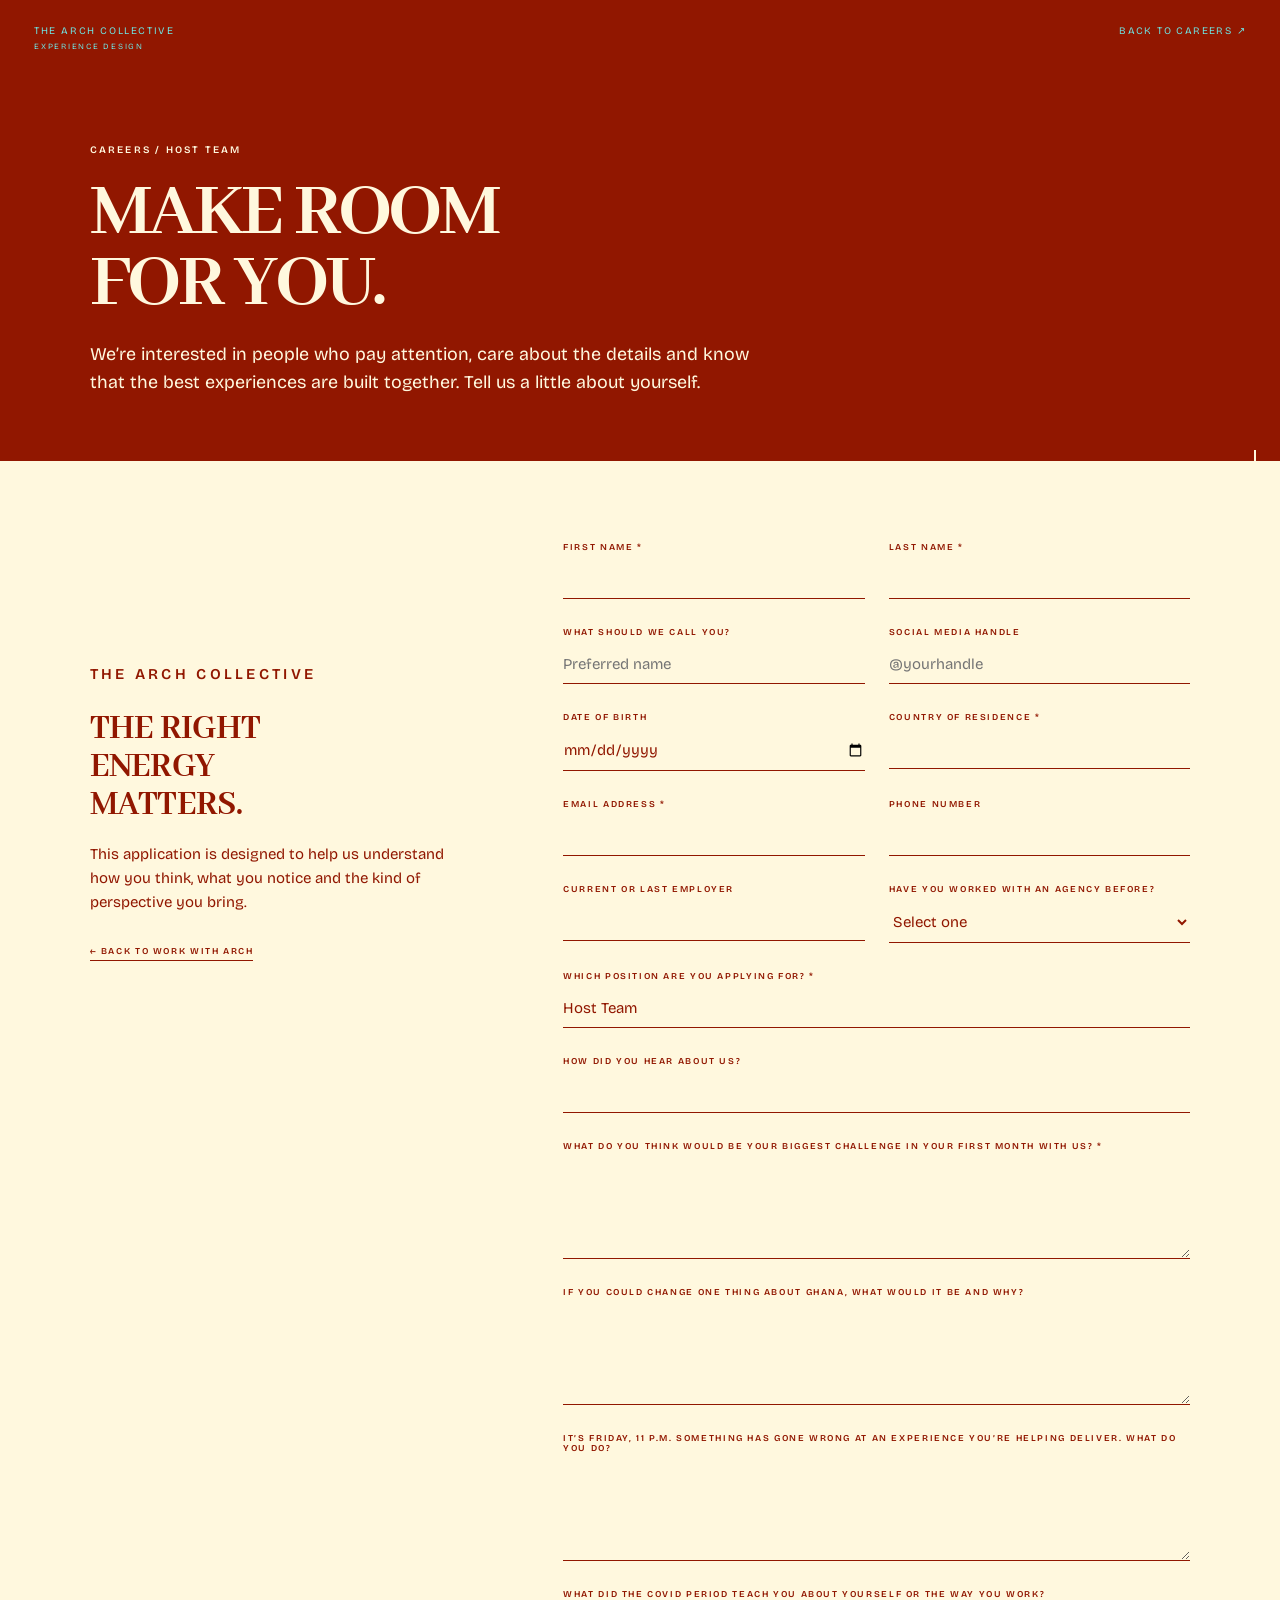
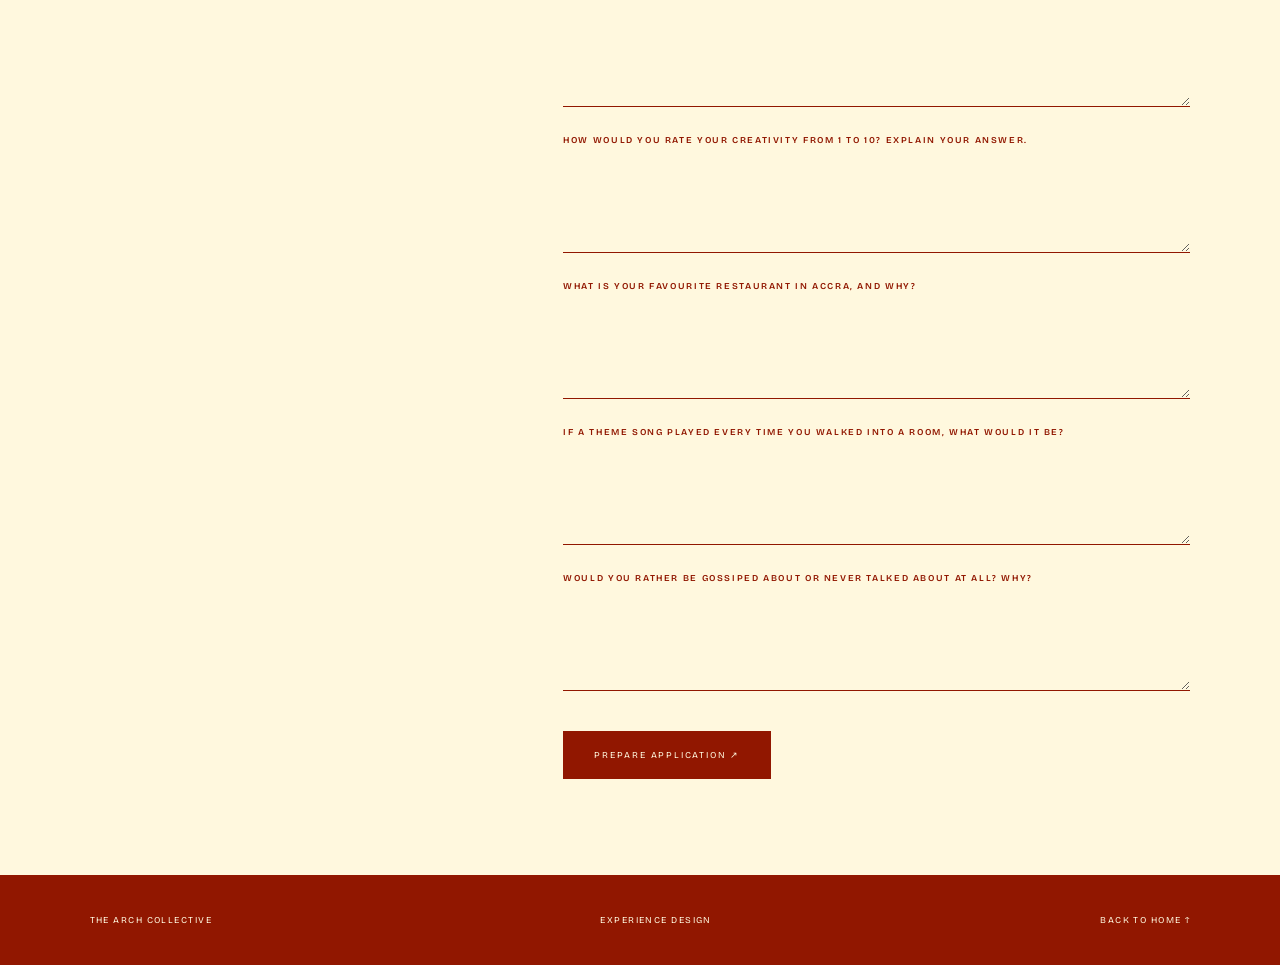
==== application.html @ 9f14d1c6 "Replace website with Arch Collective v2" ====
<!DOCTYPE html>
<html lang="en">
<head>
  <meta charset="UTF-8">
  <meta name="viewport" content="width=device-width, initial-scale=1.0">
  <meta name="description" content="Apply to work with The Arch Collective.">
  <title>Apply to Work with Arch — The Arch Collective</title>
  <link rel="icon" href="data:image/svg+xml,%3Csvg xmlns=%27http://www.w3.org/2000/svg%27 viewBox=%270 0 32 32%27%3E%3Crect width=%2732%27 height=%2732%27 rx=%276%27 fill=%27%23911700%27/%3E%3Cpath d=%27M9 25V15a7 7 0 0 1 14 0v10%27 fill=%27none%27 stroke=%27%23FFF8DE%27 stroke-width=%272.4%27/%3E%3C/svg%3E">
  <link rel="preconnect" href="https://fonts.googleapis.com">
  <link rel="preconnect" href="https://fonts.gstatic.com" crossorigin>
  <link href="https://fonts.googleapis.com/css2?family=Abhaya+Libre:wght@400;500;600;700;800&family=Bricolage+Grotesque:wght@300;400;500;600&display=swap" rel="stylesheet">
  <noscript><style>.loader,.scroll-spine{display:none}</style></noscript>
  <link rel="stylesheet" href="legacy.css">
</head>
<body class="application-page">
  <div class="loader" aria-hidden="true"><div class="loader__mark">THE ARCH COLLECTIVE</div></div>
  <div class="scroll-spine" aria-hidden="true"><span></span></div>
  <header class="site-header">
    <a class="brand-lockup" href="index.html#top" aria-label="The Arch Collective home"><span>THE ARCH COLLECTIVE</span><small>EXPERIENCE DESIGN</small></a>
    <a class="application-back" href="index.html#careers">BACK TO CAREERS ↗</a>
  </header>
  <main>
    <section class="application-top section-dark">
      <p class="eyebrow reveal">CAREERS / HOST TEAM</p>
      <h1 class="application-title split-heading" data-split>MAKE ROOM<br>FOR YOU.</h1>
      <p class="application-intro reveal">We’re interested in people who pay attention, care about the details and know that the best experiences are built together. Tell us a little about yourself.</p>
    </section>
    <section class="application-wrap">
      <aside class="application-aside reveal">
        <p class="eyebrow">THE ARCH COLLECTIVE</p>
        <h2>THE RIGHT<br>ENERGY<br>MATTERS.</h2>
        <p>This application is designed to help us understand how you think, what you notice and the kind of perspective you bring.</p>
        <a href="index.html#careers">← BACK TO WORK WITH ARCH</a>
      </aside>
      <!-- SETUP: create a free form at formspree.io, then replace YOUR_FORM_ID below with the real ID.
           Until then the form falls back to opening an email draft. -->
      <form class="application-form" id="application-form" data-endpoint="https://formspree.io/f/YOUR_FORM_ID">
        <div class="hp-field" aria-hidden="true"><label>Leave this empty<input type="text" name="_gotcha" tabindex="-1" autocomplete="off"></label></div>
        <div class="form-field"><label for="firstName">First name *</label><input id="firstName" name="firstName" autocomplete="given-name" required></div>
        <div class="form-field"><label for="lastName">Last name *</label><input id="lastName" name="lastName" autocomplete="family-name" required></div>
        <div class="form-field"><label for="preferredName">What should we call you?</label><input id="preferredName" name="preferredName" placeholder="Preferred name"></div>
        <div class="form-field"><label for="socialHandle">Social media handle</label><input id="socialHandle" name="socialHandle" placeholder="@yourhandle"></div>
        <div class="form-field"><label for="dateOfBirth">Date of birth</label><input id="dateOfBirth" name="dateOfBirth" type="date"></div>
        <div class="form-field"><label for="country">Country of residence *</label><input id="country" name="country" autocomplete="country-name" required></div>
        <div class="form-field"><label for="email">Email address *</label><input id="email" name="email" type="email" autocomplete="email" required></div>
        <div class="form-field"><label for="phone">Phone number</label><input id="phone" name="phone" type="tel" autocomplete="tel"></div>
        <div class="form-field"><label for="employer">Current or last employer</label><input id="employer" name="employer"></div>
        <div class="form-field"><label for="agencyExperience">Have you worked with an agency before?</label><select id="agencyExperience" name="agencyExperience"><option value="">Select one</option><option>Yes</option><option>No</option></select></div>
        <div class="form-field form-field--full"><label for="position">Which position are you applying for? *</label><input id="position" name="position" value="Host Team" required></div>
        <div class="form-field form-field--full"><label for="referral">How did you hear about us?</label><input id="referral" name="referral"></div>
        <div class="form-field form-field--full"><label for="firstMonthChallenge">What do you think would be your biggest challenge in your first month with us? *</label><textarea id="firstMonthChallenge" name="firstMonthChallenge" required></textarea></div>
        <div class="form-field form-field--full"><label for="changeGhana">If you could change one thing about Ghana, what would it be and why?</label><textarea id="changeGhana" name="changeGhana"></textarea></div>
        <div class="form-field form-field--full"><label for="fridayNight">It’s Friday, 11 p.m. Something has gone wrong at an experience you’re helping deliver. What do you do?</label><textarea id="fridayNight" name="fridayNight"></textarea></div>
        <div class="form-field form-field--full"><label for="covidReflection">What did the COVID period teach you about yourself or the way you work?</label><textarea id="covidReflection" name="covidReflection"></textarea></div>
        <div class="form-field form-field--full"><label for="creativityRating">How would you rate your creativity from 1 to 10? Explain your answer.</label><textarea id="creativityRating" name="creativityRating"></textarea></div>
        <div class="form-field form-field--full"><label for="favouriteRestaurant">What is your favourite restaurant in Accra, and why?</label><textarea id="favouriteRestaurant" name="favouriteRestaurant"></textarea></div>
        <div class="form-field form-field--full"><label for="themeSong">If a theme song played every time you walked into a room, what would it be?</label><textarea id="themeSong" name="themeSong"></textarea></div>
        <div class="form-field form-field--full"><label for="gossipQuestion">Would you rather be gossiped about or never talked about at all? Why?</label><textarea id="gossipQuestion" name="gossipQuestion"></textarea></div>
        <div class="application-submit"><button type="submit">PREPARE APPLICATION ↗</button><p class="form-status" id="form-status" aria-live="polite"></p></div>
      </form>
    </section>
  </main>
  <footer class="application-footer"><span>THE ARCH COLLECTIVE</span><span>EXPERIENCE DESIGN</span><a href="index.html#top">BACK TO HOME ↑</a></footer>
  <script src="legacy.js" defer></script>
</body>
</html>
---- legacy.css ----
:root {
  --cream: #FFF8DE;
  --terracotta: #911700;
  --warm: #FFF8DE;
  --bone: #FFF8DE;
  --sand: #FFF8DE;
  --oat: #FFF8DE;
  --beige: #FFF8DE;
  --gold: #FFF8DE;
  --ink: #911700;
  --dark: #911700;
  --line: #911700;
  --ease: cubic-bezier(.22, 1, .36, 1);
  --ease-arch: cubic-bezier(.2, .75, .2, 1);
  --section-gutter: clamp(22px, 7vw, 112px);
}

* {
  box-sizing: border-box;
}

html {
  scroll-behavior: smooth;
  text-rendering: optimizeLegibility;
  -webkit-font-smoothing: antialiased;
}

body {
  margin: 0;
  background: var(--cream);
  color: var(--ink);
  font-family: "Bricolage Grotesque", sans-serif;
  font-weight: 400;
  overflow-x: hidden;
}

body.is-loading {
  overflow: hidden;
}

main > section {
  isolation: isolate;
}

a {
  color: inherit;
  text-decoration: none;
}

button {
  font: inherit;
}

::selection {
  background: var(--terracotta);
  color: var(--cream);
}

/* Loading screen */
.loader {
  position: fixed;
  inset: 0;
  background: var(--cream);
  display: grid;
  place-items: center;
  z-index: 1000;
  transition: opacity 1s var(--ease), visibility 1s;
}

.loader.is-done {
  opacity: 0;
  visibility: hidden;
  pointer-events: none;
}

.loader__mark {
  font: 500 11px/1 "Bricolage Grotesque", sans-serif;
  letter-spacing: .18em;
  color: var(--terracotta);
}

/* Custom cursor */
.cursor {
  position: fixed;
  width: 28px;
  height: 28px;
  border: 1px solid currentColor;
  border-radius: 50%;
  pointer-events: none;
  z-index: 900;
  transform: translate(-50%, -50%);
  mix-blend-mode: difference;
  transition:
    width .3s var(--ease),
    height .3s var(--ease),
    background .3s;
}

.cursor span {
  position: absolute;
  inset: 50%;
  width: 3px;
  height: 3px;
  background: var(--gold);
  border-radius: 50%;
  transform: translate(-50%, -50%);
}

.cursor.is-hover {
  width: 68px;
  height: 68px;
  background: var(--gold);
  mix-blend-mode: difference;
}

/* Scroll progress */
.scroll-spine {
  position: fixed;
  right: 24px;
  top: 50%;
  width: 2px;
  height: 120px;
  background: #FFF8DE;
  z-index: 30;
  overflow: hidden;
}

.scroll-spine span {
  display: block;
  width: 100%;
  height: 100%;
  background: var(--gold);
  transform-origin: top;
  transform: scaleY(0);
}

/* Header */
.site-header {
  position: fixed;
  top: 0;
  left: 0;
  width: 100%;
  padding: 25px 34px;
  display: flex;
  justify-content: space-between;
  align-items: flex-start;
  z-index: 100;
  color: var(--cream);
  mix-blend-mode: difference;
}

.brand-lockup {
  display: flex;
  flex-direction: column;
  gap: 5px;
  font-size: 10px;
  letter-spacing: .16em;
}

.brand-lockup small {
  font-size: 8px;
  letter-spacing: .22em;
  
  color: var(--gold);
}

.menu-button {
  border: 0;
  background: none;
  color: inherit;
  display: flex;
  gap: 13px;
  align-items: center;
  cursor: pointer;
  font-size: 10px;
  letter-spacing: .16em;
}

.menu-button i,
.menu-button i:after {
  display: block;
  width: 18px;
  height: 1px;
  background: var(--gold);
  content: "";
  transition: transform .4s var(--ease);
}

.menu-button i:after {
  transform: translateY(5px);
}

.menu-button.is-open i {
  transform: rotate(45deg);
}

.menu-button.is-open i:after {
  transform: rotate(-90deg) translateX(5px);
}

/* Full-screen navigation */
.menu-panel {
  position: fixed;
  inset: 0;
  background: var(--terracotta);
  color: var(--cream);
  z-index: 90;
  transform: translateY(-100%);
  visibility: hidden; /* keeps closed-menu links out of the keyboard tab order */
  transition: transform .85s var(--ease-arch), visibility 0s linear .85s;
}

.menu-panel.is-open {
  transform: none;
  visibility: visible;
  transition: transform .85s var(--ease-arch), visibility 0s;
}

.menu-panel__inner {
  height: 100%;
  display: flex;
  flex-direction: column;
  justify-content: center;
  padding: 100px 9vw;
}

.menu-panel__inner > a {
  width: fit-content;
  opacity: 0;
  transform: translateY(22px);
  transition: opacity .45s ease, transform .65s var(--ease-arch);
  font: 400 clamp(32px, 5vw, 75px)/.92 "Abhaya Libre", Georgia, serif;
  letter-spacing: -.035em;
}

.menu-panel.is-open .menu-panel__inner > a { opacity: 1; transform: none; }
.menu-panel.is-open .menu-panel__inner > a:nth-of-type(1) { transition-delay: .12s; }
.menu-panel.is-open .menu-panel__inner > a:nth-of-type(2) { transition-delay: .18s; }
.menu-panel.is-open .menu-panel__inner > a:nth-of-type(3) { transition-delay: .24s; }
.menu-panel.is-open .menu-panel__inner > a:nth-of-type(4) { transition-delay: .30s; }
.menu-panel.is-open .menu-panel__inner > a:nth-of-type(5) { transition-delay: .36s; }
.menu-panel.is-open .menu-panel__inner > a:nth-of-type(6) { transition-delay: .42s; }

.menu-panel a:hover {
  color: var(--gold);
  
}

/* Global sections and typography */
.eyebrow {
  font-size: 10px;
  letter-spacing: .22em;
  text-transform: uppercase;
  margin: 0 0 22px;
  color: var(--terracotta);
  font-weight: 600;
}

.section-dark .eyebrow,
.section-terracotta .eyebrow {
  color: var(--gold);
}

.section-number {
  position: absolute;
  top: 40px;
  right: 7vw;
  font-size: 10px;
  letter-spacing: .2em;
  font-variant-numeric: tabular-nums;
  color: var(--terracotta);
  
  transition: opacity .35s ease;
}

.section-dark .section-number,
.section-terracotta .section-number {
  color: var(--gold);
  
}

section:hover > .section-number { opacity: 1; }

section {
  position: relative;
  overflow: hidden;
}

.section-dark {
  background: var(--dark);
  color: var(--cream);
}

.section-cream {
  background: var(--cream);
  color: var(--ink);
}

.section-bone {
  background: var(--bone);
  color: var(--ink);
}

.section-terracotta {
  background: var(--terracotta);
  color: var(--cream);
}

.display, .service h3, .process-item h3, .careers__large, .application-title, .application-aside h2 {
  font-family: "Abhaya Libre", Georgia, serif;
}

/* Further Downscaled Display Heading Size */
.display {
  font-size: clamp(34px, 5.2vw, 80px);
  line-height: .95;
  letter-spacing: -.03em;
  margin: 0;
  text-transform: uppercase;
}

/* Intro / hero & Word Rearrange Animation */
.hero {
  min-height: min(940px, 100svh);
  display: flex;
  align-items: flex-end;
  padding: clamp(132px, 17vh, 190px) var(--section-gutter) clamp(66px, 8vh, 100px);
  overflow: clip;
}

.hero__wash {
  position: absolute;
  inset: 0;
  background:
    #911700;
  
  pointer-events: none;
  transform-origin: center;
}

.hero__shape {
  position: absolute;
  width: min(43vw, 590px);
  height: min(59vw, 730px);
  right: 9vw;
  top: 11vh;
  border: 1px solid #FFF8DE;
  border-radius: 48% 48% 4px 4px / 36% 36% 4px 4px;
  pointer-events: none;
}

.hero__shape:after {
  content: "";
  position: absolute;
  inset: 12px;
  border: 1px solid #911700;
  border-radius: 48% 48% 4px 4px / 36% 36% 4px 4px;
}

.hero__content {
  position: relative;
  z-index: 2;
  width: 100%;
  max-width: 1260px;
}

.hero__content > .eyebrow {
  margin-bottom: clamp(18px, 3vh, 35px);
  letter-spacing: .24em;
}

/* Further Downscaled Hero Title Size */
.hero__title {
  font-family: "Abhaya Libre", serif;
  font-size: clamp(44px, 7vw, 90px);
  line-height: .86;
  letter-spacing: -.045em;
  margin: 0;
  display: flex;
  flex-direction: column;
}

.hero__title .word {
  display: block;
  overflow: hidden;
}

.hero__title .word > span {
  display: block;
  transform: translateY(110%) rotate(4deg);
  opacity: 0;
  transition: transform 1s cubic-bezier(0.16, 1, 0.3, 1), opacity 1s ease;
}

.js-ready .hero__title .word:nth-child(1) > span { transform: translateY(0) rotate(0deg); opacity: 1; transition-delay: 0.1s; }
.js-ready .hero__title .word:nth-child(2) > span { transform: translateY(0) rotate(0deg); opacity: 1; transition-delay: 0.25s; margin-left: clamp(24px, 8vw, 110px); }
.js-ready .hero__title .word:nth-child(3) > span { transform: translateY(0) rotate(0deg); opacity: 1; transition-delay: 0.4s; margin-left: clamp(8px, 2.5vw, 35px); }

.hero__bottom {
  display: flex;
  justify-content: space-between;
  align-items: flex-end;
  margin-top: clamp(35px, 6vh, 70px);
  max-width: 980px;
  padding-top: 20px;
  border-top: 1px solid #FFF8DE;
  gap: 30px;
}

.hero__tagline {
  max-width: 470px;
  margin: 0;
  font-size: clamp(15px, 1.4vw, 19px);
  line-height: 1.45;
}

.hero__index {
  white-space: nowrap;
  flex-shrink: 0;
  font-size: 9px;
  letter-spacing: .18em;
  color: var(--gold);
}

.hero__scroll {
  position: absolute;
  right: 7vw;
  bottom: 7vh;
  font-size: 8px;
  letter-spacing: .2em;
  writing-mode: vertical-rl;
  display: flex;
  gap: 15px;
  align-items: center;
  color: var(--gold);
}

.hero__scroll span {
  width: 2px;
  height: 55px;
  background: var(--gold);
  animation: arch-scroll-line 1.8s var(--ease-arch) infinite;
  transform-origin: top;
}

@keyframes arch-scroll-line {
  0%, 100% { transform: scaleY(.42); transform-origin: top; }
  55% { transform: scaleY(1); transform-origin: top; }
}

/* About */
.about {
  padding: clamp(120px, 15vh, 180px) 7vw clamp(100px, 13vh, 150px);
  min-height: 95vh;
}

.about__grid {
  display: grid;
  grid-template-columns: minmax(0, 1.25fr) minmax(260px, .65fr);
  gap: clamp(48px, 8vw, 120px);
  align-items: end;
  min-height: 52vh;
}

.about__lead .display {
  max-width: 850px;
}

.about__copy {
  max-width: 470px;
  border-left: 2px solid var(--terracotta);
  padding-left: clamp(20px, 2.5vw, 38px);
  font-size: clamp(15px, 1.2vw, 17px);
  line-height: 1.65;
}

.about__copy p + p {
  margin-top: 25px;
}

.arch-line {
  position: absolute;
  bottom: 9vh;
  left: 7vw;
  width: clamp(140px, 22vw, 340px);
  height: 2px;
  background: var(--terracotta);
}

/* Services */
.services {
  padding: 15vh 7vw 12vh;
}

.section-intro {
  max-width: 920px;
  margin-bottom: clamp(60px, 9vh, 100px);
}

.service-list {
  display: flex;
  flex-direction: column;
}

.service {
  display: grid;
  grid-template-columns: 52px minmax(250px, .92fr) minmax(280px, .9fr);
  gap: clamp(24px, 4.5vw, 70px);
  align-items: center;
  border-top: 1px solid #911700;
  padding: clamp(45px, 6vh, 75px) 0;
}

.service:last-child {
  border-bottom: 1px solid #911700;
}

.service--reverse {
  grid-template-columns: 52px minmax(280px, .9fr) minmax(250px, .92fr);
}

.service--reverse .service__copy {
  order: 2;
}

.service--reverse .media-placeholder {
  order: 1;
}

.service__number {
  font-size: 10px;
  letter-spacing: .15em;
  align-self: start;
  color: var(--terracotta);
  font-weight: 600;
}

/* Further Downscaled Service Heading */
.service h3 {
  font-size: clamp(24px, 3.2vw, 42px);
  margin: 0 0 16px;
  letter-spacing: -.015em;
  color: var(--terracotta);
}

.service__copy p {
  max-width: 390px;
  font-size: 15px;
  line-height: 1.55;
  margin: 0 0 20px;
}

.service ul {
  list-style: none;
  margin: 0;
  padding: 0;
  font-size: 12px;
  line-height: 1.9;
}

.service li:before {
  content: "— ";
  color: var(--terracotta);
  font-weight: bold;
}

/* Image placeholders */
.media-placeholder {
  min-height: clamp(280px, 34vw, 460px);
  display: grid;
  place-items: center;
  position: relative;
  overflow: hidden;
  transform-origin: center;
}

.media-placeholder::after {
  content: "";
  position: absolute;
  inset: 0;
  border: 1px solid #FFF8DE;
  pointer-events: none;
}

.media-placeholder--dark {
  background-color: #911700;
}

.media-placeholder--terracotta {
  background-color: #911700;
}

.media-placeholder--sand {
  background-color: #FFF8DE;
}

.transformation {
  margin-top: clamp(55px, 8vh, 95px);
  padding-top: 5vh;
  border-top: 1px solid #911700;
}

.transformation__track {
  display: flex;
  align-items: center;
  gap: 16px;
  margin-top: 24px;
  font: 400 clamp(18px, 2.2vw, 32px)/1 "Abhaya Libre", Georgia, serif;
  color: var(--terracotta);
}

.transformation__track i {
  height: 2px;
  width: 5vw;
  background: var(--terracotta);
}

/* Selected work */
.work {
  padding: clamp(120px, 15vh, 180px) 7vw clamp(110px, 14vh, 160px);
}

.work__head {
  display: flex;
  justify-content: space-between;
  align-items: flex-end;
  gap: 7vw;
  margin-bottom: clamp(55px, 8vh, 95px);
}

.work__note {
  max-width: 290px;
  font-size: 13px;
  line-height: 1.6;
  color: var(--gold);
  
}

.project-grid {
  display: grid;
  grid-template-columns: minmax(0, 1.15fr) minmax(260px, .85fr);
  gap: clamp(45px, 7vw, 100px) clamp(24px, 4vw, 50px);
  align-items: start;
}

.project--large .media-placeholder {
  min-height: clamp(420px, 52vw, 680px);
  grid-row: span 2;
}

.project:not(.project--large) .media-placeholder {
  min-height: clamp(280px, 32vw, 430px);
}

.project--offset {
  margin-top: clamp(35px, 9vh, 100px);
}

.media-placeholder--image {
  position: relative;
}

.media-placeholder--image::before {
  content: "";
  position: absolute;
  inset: 7%;
  border: 1px solid #FFF8DE;
  transform: translateY(0);
  transition: inset .8s var(--ease-arch), transform 1s var(--ease-arch);
  z-index: 2;
  pointer-events: none;
}

.project:hover .media-placeholder--image::before {
  inset: 3.5%;
  border-color: var(--gold);
}

.media-placeholder--warm {
  background: #911700;
}

.media-placeholder--light {
  background: #FFF8DE;
}

.media-placeholder--stone {
  background: #911700;
}

.project__meta {
  display: flex;
  justify-content: space-between;
  margin-top: 14px;
  font-size: 8px;
  letter-spacing: .16em;
  color: var(--gold);
  
  gap: 18px;
}

/* Process */
.process {
  padding: clamp(120px, 15vh, 180px) 7vw 12vh;
}

.process__head {
  display: grid;
  grid-template-columns: 1fr .7fr;
  gap: 7vw;
  align-items: end;
  margin-bottom: clamp(55px, 8vh, 100px);
}

.process__head .eyebrow {
  grid-column: 1 / -1;
}

.process__head .display {
  grid-column: 1;
}

.process__intro {
  font-size: 15px;
  line-height: 1.65;
  max-width: 390px;
  margin: 0;
}

.process-list {
  border-top: 1px solid #911700;
}

.process-item {
  display: grid;
  grid-template-columns: 52px minmax(220px, 1fr) minmax(240px, .8fr);
  gap: clamp(24px, 4vw, 60px);
  padding: clamp(24px, 4vh, 42px) 0;
  border-bottom: 1px solid #911700;
  align-items: start;
}

.process-item span {
  font-size: 9px;
  letter-spacing: .2em;
  color: var(--terracotta);
  font-weight: 600;
}

/* Further Downscaled Process Item Heading */
.process-item h3 {
  font-size: clamp(20px, 2.5vw, 34px);
  line-height: 1.1;
  margin: 0;
  color: var(--terracotta);
}

.process-item p {
  max-width: 350px;
  margin: 0;
  font-size: 14px;
  line-height: 1.55;
}

/* Contact */
.contact {
  min-height: 82vh;
  padding: clamp(120px, 15vh, 180px) 7vw 12vh;
  display: flex;
  align-items: flex-end;
}

.contact__inner {
  width: 100%;
  max-width: 1240px;
}

.contact__bottom {
  display: flex;
  justify-content: space-between;
  align-items: flex-end;
  margin-top: clamp(40px, 7vh, 80px);
  gap: 30px;
}

.contact__bottom p {
  max-width: 350px;
  font-size: 15px;
  line-height: 1.55;
}

.button {
  display: inline-flex;
  align-items: center;
  gap: 45px;
  padding: 16px 22px;
  font-size: 9px;
  letter-spacing: .18em;
  border: 1px solid currentColor;
  transition: color .35s ease, background .35s ease, transform .35s var(--ease-arch), border-color .35s;
}

.button:hover {
  background: var(--gold);
  color: var(--terracotta);
  border-color: var(--gold);
  transform: translateY(-4px);
}

.button span, .role-card a span {
  display: inline-block;
  transition: transform .35s var(--ease-arch);
}

.button:hover span, .role-card a:hover span {
  transform: translate(4px, -4px);
}

/* Careers */
.careers {
  padding: clamp(120px, 15vh, 170px) 7vw clamp(110px, 14vh, 150px);
  min-height: 85vh;
}

.careers__grid {
  display: grid;
  grid-template-columns: minmax(0, 1.05fr) minmax(300px, .8fr);
  gap: clamp(45px, 8vw, 120px);
}

.careers__copy {
  max-width: 530px;
}

/* Further Downscaled Careers Large Text */
.careers__large {
  font-size: clamp(18px, 2.1vw, 28px);
  line-height: 1.25;
  margin: 0 0 25px;
  color: var(--terracotta);
}

.careers__copy > p:not(.careers__large) {
  font-size: 15px;
  line-height: 1.6;
  max-width: 430px;
}

.role-card {
  margin-top: 6vh;
  border-top: 1px solid #911700;
  padding-top: 20px;
  transition: padding .5s var(--ease-arch);
}

.role-card:hover {
  padding-left: 12px;
}

.role-card > span {
  font-size: 10px;
  letter-spacing: .18em;
  color: var(--terracotta);
  font-weight: 600;
}

.role-card p {
  font-size: 14px;
  max-width: 320px;
  line-height: 1.5;
}

.role-card a {
  display: inline-flex;
  gap: 30px;
  font-size: 9px;
  letter-spacing: .18em;
  border-bottom: 1px solid var(--terracotta);
  color: var(--terracotta);
  padding-bottom: 5px;
  font-weight: 600;
}

.role-card a:hover {
  color: var(--gold);
  border-color: var(--gold);
}

/* Footer */
.footer {
  padding: clamp(70px, 10vh, 120px) 7vw 4vh;
}

.footer__top {
  display: flex;
  justify-content: space-between;
  gap: 8vw;
  padding-bottom: 10vh;
}

.footer__brand {
  font-size: clamp(20px, 2.3vw, 32px);
  letter-spacing: -.025em;
  color: var(--gold);
}

.footer__top p {
  font-size: 10px;
  letter-spacing: .18em;
  color: var(--gold);
  
}

.footer__links {
  display: flex;
  flex-direction: column;
  gap: 9px;
  font-size: 11px;
  color: var(--cream);
  
}

.footer__bottom {
  display: grid;
  grid-template-columns: repeat(5, 1fr);
  gap: 15px;
  border-top: 1px solid #FFF8DE;
  padding-top: 22px;
  font-size: 9px;
  letter-spacing: .12em;
  color: var(--gold);
  
}

/* Animation utilities */
.reveal {
  opacity: 1;
  transform: none;
}

.js-ready .reveal {
  opacity: 0;
  transform: translate3d(0, 28px, 0);
  transition: opacity .8s var(--ease-arch), transform .9s var(--ease-arch);
}

.js-ready .reveal.is-visible {
  opacity: 1;
  transform: none;
}

.js-ready [data-split] .char {
  display: inline-block;
  opacity: 0;
  transform: translate3d(0, .42em, 0) rotate(2deg);
  transition: opacity .75s ease, transform .9s var(--ease-arch);
  transition-delay: calc(var(--char-index, 0) * 13ms);
}

.js-ready [data-split].is-visible .char {
  opacity: 1;
  transform: none;
}

.split-line {
  display: block;
  overflow: hidden;
}

.char {
  white-space: pre;
}

.reveal.is-visible {
  transition-delay: var(--reveal-delay, 0ms);
}

.service:nth-child(2) { --reveal-delay: 90ms; }
.service:nth-child(3) { --reveal-delay: 180ms; }
.service:nth-child(4) { --reveal-delay: 270ms; }

.parallax {
  --parallax-y: 0px;
  will-change: transform;
}

/* =========================================================
   APPLICATION PAGE STYLES
   ========================================================= */
body.application-page {
  background: var(--dark);
  color: var(--cream);
}

.application-back {
  font-size: 10px;
  letter-spacing: .14em;
  color: var(--gold);
  text-decoration: none;
  transition: opacity .3s ease;
}

.application-back:hover {
  
}

.application-top {
  padding: clamp(130px, 16vh, 180px) var(--section-gutter) clamp(50px, 7vh, 90px);
}

/* Further Downscaled Application Title */
.application-title {
  font-size: clamp(38px, 6.2vw, 85px);
  line-height: .9;
  letter-spacing: -.04em;
  margin: 0 0 20px;
  text-transform: uppercase;
  color: var(--gold);
}

.application-intro {
  max-width: 680px;
  font-size: clamp(15px, 1.4vw, 20px);
  line-height: 1.55;
  
  margin: 0;
}

.application-wrap {
  display: grid;
  grid-template-columns: minmax(280px, .8fr) minmax(0, 1.4fr);
  gap: clamp(48px, 9vw, 130px);
  padding: clamp(50px, 9vh, 120px) var(--section-gutter);
  background: var(--cream);
  color: var(--ink);
  border-top: 2px solid var(--terracotta);
}

.application-aside {
  position: sticky;
  top: 120px;
  height: fit-content;
}

/* Further Downscaled Application Aside Heading */
.application-aside h2 {
  font-size: clamp(22px, 2.8vw, 36px);
  line-height: 1.05;
  letter-spacing: -.02em;
  margin: 0 0 18px;
  text-transform: uppercase;
  color: var(--terracotta);
}

.application-aside p {
  font-size: 15px;
  line-height: 1.6;
  margin-bottom: 25px;
  
}

.application-aside a {
  font-size: 9px;
  letter-spacing: .18em;
  text-decoration: none;
  color: var(--terracotta);
  border-bottom: 1px solid currentColor;
  padding-bottom: 4px;
  display: inline-block;
  font-weight: 600;
  transition: opacity .3s ease;
}

.application-aside a:hover {
  
}

.application-form {
  display: grid;
  grid-template-columns: 1fr 1fr;
  gap: 28px 24px;
}

.form-field {
  display: flex;
  flex-direction: column;
  gap: 8px;
}

.form-field--full {
  grid-column: 1 / -1;
}

.form-field label {
  font-size: 9px;
  letter-spacing: .18em;
  text-transform: uppercase;
  color: var(--terracotta);
  font-weight: 600;
}

.form-field input,
.form-field select,
.form-field textarea {
  font-family: "Bricolage Grotesque", sans-serif;
  font-size: 15px;
  background: transparent;
  border: none;
  border-bottom: 1px solid #911700;
  padding: 10px 0;
  color: var(--ink);
  border-radius: 0;
  outline: none;
  transition: border-color .3s ease;
}

.form-field input:focus,
.form-field select:focus,
.form-field textarea:focus {
  border-color: var(--terracotta);
  border-bottom-width: 2px;
}

.form-field textarea {
  min-height: 100px;
  resize: vertical;
}

.application-submit {
  grid-column: 1 / -1;
  margin-top: 12px;
  display: flex;
  flex-direction: column;
  align-items: flex-start;
  gap: 14px;
}

.application-submit button {
  background: var(--terracotta);
  color: var(--cream);
  border: 1px solid var(--terracotta);
  padding: 18px 30px;
  font-size: 9px;
  letter-spacing: .2em;
  cursor: pointer;
  transition: background .35s ease, transform .35s var(--ease-arch), border-color .35s;
}

.application-submit button:hover {
  background: var(--gold);
  color: var(--terracotta);
  border-color: var(--gold);
  transform: translateY(-3px);
}

.form-status {
  font-size: 13px;
  color: var(--terracotta);
  margin: 0;
  font-weight: 500;
}

.application-footer {
  background: var(--dark);
  color: var(--gold);
  padding: 40px var(--section-gutter);
  display: flex;
  justify-content: space-between;
  align-items: center;
  font-size: 9px;
  letter-spacing: .16em;
  border-top: 1px solid #FFF8DE;
}

.application-footer a {
  color: inherit;
  text-decoration: none;
  
  transition: opacity .3s ease;
}

.application-footer a:hover {
  opacity: 1;
}

/* Media Queries */
@media (prefers-reduced-motion: reduce) {
  *, *::before, *::after {
    animation-duration: .01ms !important;
    animation-iteration-count: 1 !important;
    scroll-behavior: auto !important;
    transition-duration: .01ms !important;
  }
  .js-ready .reveal, .js-ready [data-split] .char {
    opacity: 1 !important;
    transform: none !important;
  }
}

@media (max-width: 800px) {
  .cursor { display: none; }
  .site-header { padding: 20px; }
  .scroll-spine { right: 12px; height: 80px; }
  .hero { padding: 130px 20px 58px; min-height: 92svh; }
  .hero__shape { width: 74vw; height: 57vh; top: 17vh; right: 5vw; opacity: .48; }
  .hero__title { font-size: clamp(38px, 11vw, 75px); line-height: .88; }
  .hero__title > .word:nth-child(2) > span { margin-left: 5vw; }
  .hero__title > .word:nth-child(3) > span { margin-left: 0; font-size: .82em; }
  .hero__bottom { margin-top: 5vh; padding-top: 18px; }
  .about__grid { min-height: auto; grid-template-columns: 1fr; gap: 48px; }
  .about__copy { max-width: 560px; }
  .service, .service--reverse { grid-template-columns: 34px minmax(0, 1fr); gap: 18px; padding: 40px 0; }
  .service__copy { grid-column: 2; order: 1 !important; }
  .service .media-placeholder { grid-column: 2; order: 2 !important; min-height: 290px; margin-top: 20px; }
  .service__number { grid-column: 1; grid-row: 1; }
  .project-grid { grid-template-columns: 1fr; gap: 40px; }
  .project--large { grid-row: auto; }
  .project--large .media-placeholder, .project:not(.project--large) .media-placeholder { min-height: min(100vw, 480px); }
  .project--offset { margin-top: 0; }
  .process__head { grid-template-columns: 1fr; gap: 24px; }
  .process-item { grid-template-columns: 34px 1fr; gap: 15px; }
  .process-item p { grid-column: 2; max-width: 520px; }
  .careers__grid { grid-template-columns: 1fr; gap: 40px; }
  .application-wrap { grid-template-columns: 1fr; gap: 50px; }
  .application-aside { position: relative; top: 0; }
  .application-form { grid-template-columns: 1fr; }
  .application-footer { flex-direction: column; gap: 20px; align-items: flex-start; }
}

@media (max-width: 480px) {
  .hero__title { font-size: 11vw; }
  .hero__title > .word:nth-child(3) > span { font-size: .72em; }
  .hero__bottom { align-items: flex-start; }
  .hero__tagline { font-size: 0.95rem; max-width: 90%; }
  .hero__scroll { display: none; }
  .contact__bottom, .footer__top { flex-direction: column; align-items: flex-start; }
  .contact__bottom { gap: 20px; }
  .footer__links { flex-wrap: wrap; }
  .project__meta { flex-direction: column; gap: 4px; }
  .scroll-spine { display: none; }
}

/* Form: honeypot, status states, disabled button */
.hp-field { position: absolute; left: -9999px; width: 1px; height: 1px; overflow: hidden; }
.form-status.is-error { color: #911700; }
.application-submit button:disabled {  cursor: wait; transform: none; }

/* ===== v3: brief sections with "read more" reveal ===== */
.more__inner > :first-child { margin-top: 24px; }
.more-toggle { margin-top: 8px; cursor: pointer; background: none; color: inherit; }
.more-toggle em { font-style: normal; }
.section-cream .more-toggle, .section-bone .more-toggle { color: var(--terracotta); }
.more-toggle[aria-expanded="true"] > span { transform: rotate(90deg); }
.about__copy .more__inner > p, .careers__copy .more__inner > p:first-child { font-size: 15px; line-height: 1.6; max-width: 430px; }
.process .more-toggle { margin: 0 0 clamp(30px, 5vh, 50px); }
.js-more .more { display: grid; grid-template-rows: 0fr; visibility: hidden; transition: grid-template-rows .7s var(--ease-arch), visibility 0s .7s; }
.js-more .more.is-open { grid-template-rows: 1fr; visibility: visible; transition: grid-template-rows .7s var(--ease-arch), visibility 0s; }
.js-more .more__inner { overflow: hidden; min-height: 0; }

/* ===== v3 fixes: hero title was invisible without JS / with reduced motion ===== */
html:not(.js-ready) .hero__title .word > span { transform: none; opacity: 1; }
html:not(.js-ready) .hero__title .word:nth-child(2) > span { margin-left: clamp(24px, 8vw, 110px); }
html:not(.js-ready) .hero__title .word:nth-child(3) > span { margin-left: clamp(8px, 2.5vw, 35px); }
.split-word { display: inline-block; white-space: nowrap; }
.process-item:nth-child(2) { --reveal-delay: 80ms; } .process-item:nth-child(3) { --reveal-delay: 160ms; } .process-item:nth-child(4) { --reveal-delay: 240ms; }
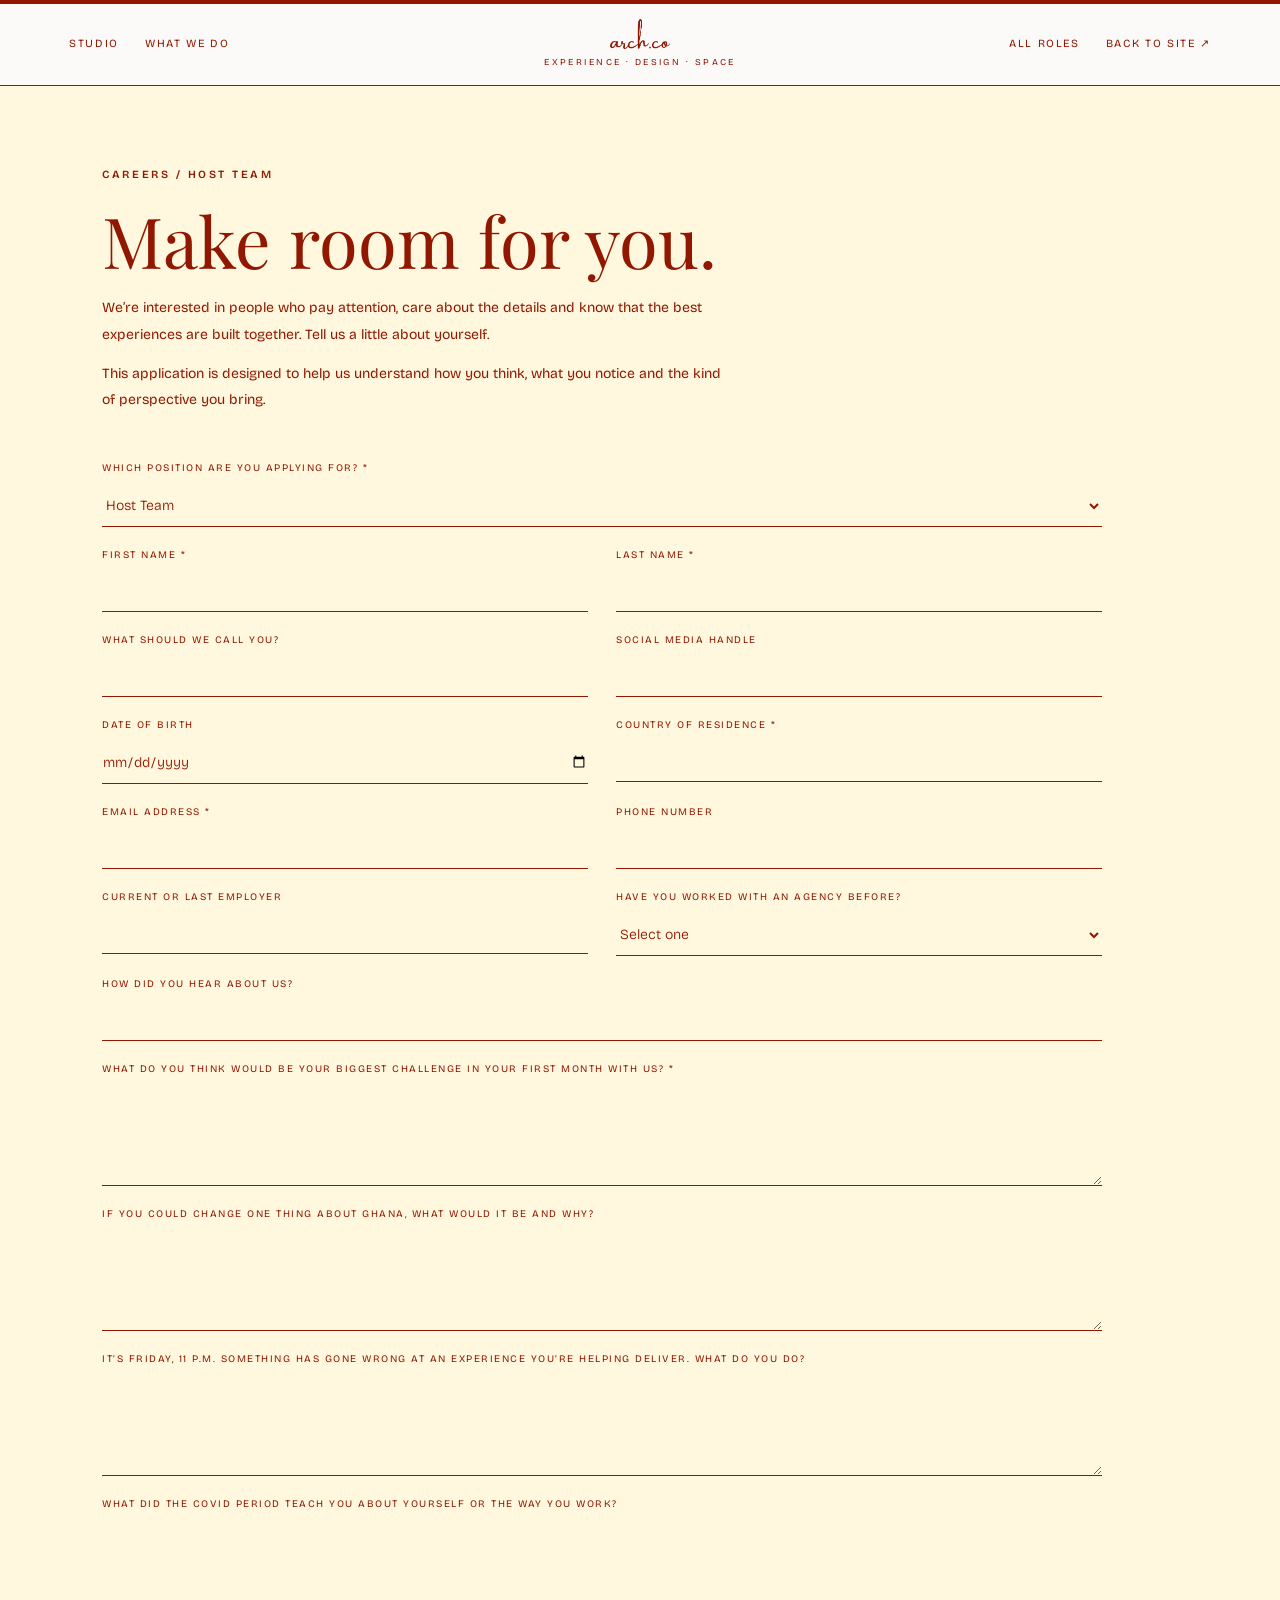
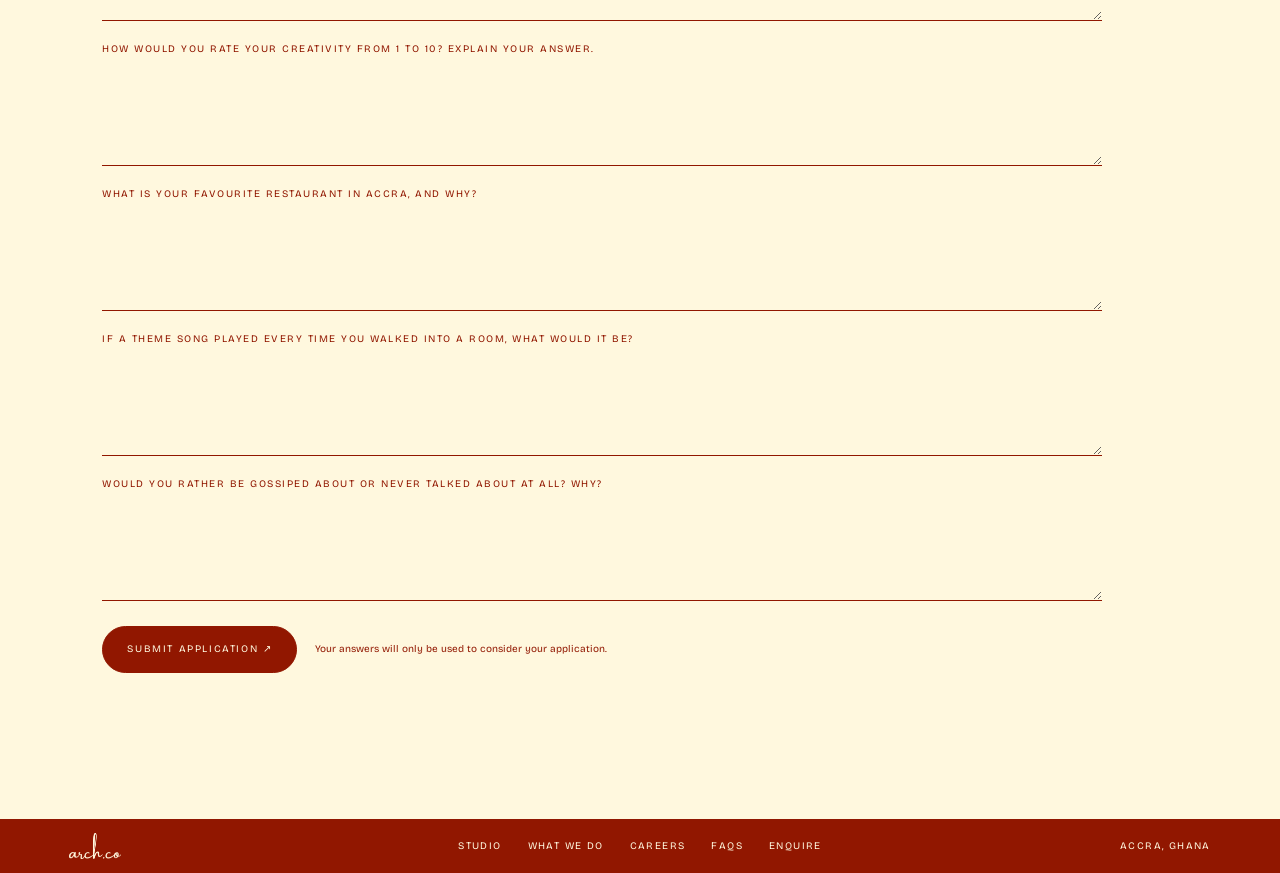
==== commit 059c9a77: "Update Arch Collective website structure and portfolio" ====
--- a/application.html
+++ b/application.html
@@ -1,66 +1,41 @@
-<!DOCTYPE html>
+<!doctype html>
 <html lang="en">
 <head>
-  <meta charset="UTF-8">
-  <meta name="viewport" content="width=device-width, initial-scale=1.0">
-  <meta name="description" content="Apply to work with The Arch Collective.">
-  <title>Apply to Work with Arch — The Arch Collective</title>
-  <link rel="icon" href="data:image/svg+xml,%3Csvg xmlns=%27http://www.w3.org/2000/svg%27 viewBox=%270 0 32 32%27%3E%3Crect width=%2732%27 height=%2732%27 rx=%276%27 fill=%27%23911700%27/%3E%3Cpath d=%27M9 25V15a7 7 0 0 1 14 0v10%27 fill=%27none%27 stroke=%27%23FFF8DE%27 stroke-width=%272.4%27/%3E%3C/svg%3E">
-  <link rel="preconnect" href="https://fonts.googleapis.com">
-  <link rel="preconnect" href="https://fonts.gstatic.com" crossorigin>
-  <link href="https://fonts.googleapis.com/css2?family=Abhaya+Libre:wght@400;500;600;700;800&family=Bricolage+Grotesque:wght@300;400;500;600&display=swap" rel="stylesheet">
-  <noscript><style>.loader,.scroll-spine{display:none}</style></noscript>
-  <link rel="stylesheet" href="legacy.css">
+<meta charset="utf-8"><meta name="viewport" content="width=device-width,initial-scale=1,viewport-fit=cover">
+<title>Careers | The Arch Collective</title>
+<meta name="description" content="Apply to join The Arch Collective.">
+<meta name="theme-color" content="#FFF8DE">
+<link rel="preconnect" href="https://fonts.googleapis.com"><link rel="preconnect" href="https://fonts.gstatic.com" crossorigin>
+<link href="https://fonts.googleapis.com/css2?family=Bricolage+Grotesque:wght@300;400;500;600&family=Playfair+Display:ital,wght@0,400;0,500;1,400&display=swap" rel="stylesheet">
+<link rel="stylesheet" href="styles.css">
 </head>
-<body class="application-page">
-  <div class="loader" aria-hidden="true"><div class="loader__mark">THE ARCH COLLECTIVE</div></div>
-  <div class="scroll-spine" aria-hidden="true"><span></span></div>
-  <header class="site-header">
-    <a class="brand-lockup" href="index.html#top" aria-label="The Arch Collective home"><span>THE ARCH COLLECTIVE</span><small>EXPERIENCE DESIGN</small></a>
-    <a class="application-back" href="index.html#careers">BACK TO CAREERS ↗</a>
-  </header>
-  <main>
-    <section class="application-top section-dark">
-      <p class="eyebrow reveal">CAREERS / HOST TEAM</p>
-      <h1 class="application-title split-heading" data-split>MAKE ROOM<br>FOR YOU.</h1>
-      <p class="application-intro reveal">We’re interested in people who pay attention, care about the details and know that the best experiences are built together. Tell us a little about yourself.</p>
-    </section>
-    <section class="application-wrap">
-      <aside class="application-aside reveal">
-        <p class="eyebrow">THE ARCH COLLECTIVE</p>
-        <h2>THE RIGHT<br>ENERGY<br>MATTERS.</h2>
-        <p>This application is designed to help us understand how you think, what you notice and the kind of perspective you bring.</p>
-        <a href="index.html#careers">← BACK TO WORK WITH ARCH</a>
-      </aside>
-      <!-- SETUP: create a free form at formspree.io, then replace YOUR_FORM_ID below with the real ID.
-           Until then the form falls back to opening an email draft. -->
-      <form class="application-form" id="application-form" data-endpoint="https://formspree.io/f/YOUR_FORM_ID">
-        <div class="hp-field" aria-hidden="true"><label>Leave this empty<input type="text" name="_gotcha" tabindex="-1" autocomplete="off"></label></div>
-        <div class="form-field"><label for="firstName">First name *</label><input id="firstName" name="firstName" autocomplete="given-name" required></div>
-        <div class="form-field"><label for="lastName">Last name *</label><input id="lastName" name="lastName" autocomplete="family-name" required></div>
-        <div class="form-field"><label for="preferredName">What should we call you?</label><input id="preferredName" name="preferredName" placeholder="Preferred name"></div>
-        <div class="form-field"><label for="socialHandle">Social media handle</label><input id="socialHandle" name="socialHandle" placeholder="@yourhandle"></div>
-        <div class="form-field"><label for="dateOfBirth">Date of birth</label><input id="dateOfBirth" name="dateOfBirth" type="date"></div>
-        <div class="form-field"><label for="country">Country of residence *</label><input id="country" name="country" autocomplete="country-name" required></div>
-        <div class="form-field"><label for="email">Email address *</label><input id="email" name="email" type="email" autocomplete="email" required></div>
-        <div class="form-field"><label for="phone">Phone number</label><input id="phone" name="phone" type="tel" autocomplete="tel"></div>
-        <div class="form-field"><label for="employer">Current or last employer</label><input id="employer" name="employer"></div>
-        <div class="form-field"><label for="agencyExperience">Have you worked with an agency before?</label><select id="agencyExperience" name="agencyExperience"><option value="">Select one</option><option>Yes</option><option>No</option></select></div>
-        <div class="form-field form-field--full"><label for="position">Which position are you applying for? *</label><input id="position" name="position" value="Host Team" required></div>
-        <div class="form-field form-field--full"><label for="referral">How did you hear about us?</label><input id="referral" name="referral"></div>
-        <div class="form-field form-field--full"><label for="firstMonthChallenge">What do you think would be your biggest challenge in your first month with us? *</label><textarea id="firstMonthChallenge" name="firstMonthChallenge" required></textarea></div>
-        <div class="form-field form-field--full"><label for="changeGhana">If you could change one thing about Ghana, what would it be and why?</label><textarea id="changeGhana" name="changeGhana"></textarea></div>
-        <div class="form-field form-field--full"><label for="fridayNight">It’s Friday, 11 p.m. Something has gone wrong at an experience you’re helping deliver. What do you do?</label><textarea id="fridayNight" name="fridayNight"></textarea></div>
-        <div class="form-field form-field--full"><label for="covidReflection">What did the COVID period teach you about yourself or the way you work?</label><textarea id="covidReflection" name="covidReflection"></textarea></div>
-        <div class="form-field form-field--full"><label for="creativityRating">How would you rate your creativity from 1 to 10? Explain your answer.</label><textarea id="creativityRating" name="creativityRating"></textarea></div>
-        <div class="form-field form-field--full"><label for="favouriteRestaurant">What is your favourite restaurant in Accra, and why?</label><textarea id="favouriteRestaurant" name="favouriteRestaurant"></textarea></div>
-        <div class="form-field form-field--full"><label for="themeSong">If a theme song played every time you walked into a room, what would it be?</label><textarea id="themeSong" name="themeSong"></textarea></div>
-        <div class="form-field form-field--full"><label for="gossipQuestion">Would you rather be gossiped about or never talked about at all? Why?</label><textarea id="gossipQuestion" name="gossipQuestion"></textarea></div>
-        <div class="application-submit"><button type="submit">PREPARE APPLICATION ↗</button><p class="form-status" id="form-status" aria-live="polite"></p></div>
-      </form>
-    </section>
-  </main>
-  <footer class="application-footer"><span>THE ARCH COLLECTIVE</span><span>EXPERIENCE DESIGN</span><a href="index.html#top">BACK TO HOME ↑</a></footer>
-  <script src="legacy.js" defer></script>
-</body>
-</html>+<body>
+<div class="accent"></div>
+<header>
+ <nav class="nav left" aria-label="Primary"><a href="index.html#studio">Studio</a><a href="index.html#capabilities">What we do</a></nav>
+ <a class="brand" href="index.html#top"><img src="assets/site/logo-archco-terracotta.png" alt="arch.co"><small>EXPERIENCE · DESIGN · SPACE</small></a>
+ <nav class="nav right" aria-label="Secondary"><a href="index.html#careers">All roles</a><a href="index.html">Back to site ↗</a></nav>
+ <button class="menu-btn" type="button" aria-expanded="false" aria-controls="navAll">Menu</button>
+ <nav class="nav-all" id="navAll" aria-label="Menu"><a href="index.html#studio">Studio</a><a href="index.html#capabilities">What we do</a><a href="index.html#careers">All roles</a><a href="index.html">Back to site ↗</a></nav>
+</header>
+<main id="top"><section class="apply">
+ <div class="apply-intro"><div class="kicker">Careers / <span id="roleName">Host Team</span></div><h1>Make room for you.</h1>
+  <p>We’re interested in people who pay attention, care about the details and know that the best experiences are built together. Tell us a little about yourself.</p>
+  <p>This application is designed to help us understand how you think, what you notice and the kind of perspective you bring.</p></div>
+ <form class="apply-form" id="applicationForm">
+  <div class="hp" aria-hidden="true"><label>Leave this empty<input name="_gotcha" tabindex="-1" autocomplete="off"></label></div>
+  <div class="field full"><label for="position">Which position are you applying for? *</label><select id="position" name="position" required><option>Host Team</option><option>Art Director</option><option>Strategist</option><option>Other</option></select></div>
+  <div class="field"><label for="firstName">First name *</label><input id="firstName" name="firstName" type="text" required autocomplete="given-name"></div><div class="field"><label for="lastName">Last name *</label><input id="lastName" name="lastName" type="text" required autocomplete="family-name"></div>
+  <div class="field"><label for="preferredName">What should we call you?</label><input id="preferredName" name="preferredName" type="text"></div><div class="field"><label for="socialHandle">Social media handle</label><input id="socialHandle" name="socialHandle" type="text" autocapitalize="off" spellcheck="false"></div>
+  <div class="field"><label for="dateOfBirth">Date of birth</label><input id="dateOfBirth" name="dateOfBirth" type="date"></div><div class="field"><label for="country">Country of residence *</label><input id="country" name="country" type="text" required></div>
+  <div class="field"><label for="email">Email address *</label><input id="email" name="email" type="email" required autocomplete="email"></div><div class="field"><label for="phone">Phone number</label><input id="phone" name="phone" type="tel" autocomplete="tel"></div>
+  <div class="field"><label for="employer">Current or last employer</label><input id="employer" name="employer" type="text"></div><div class="field"><label for="agencyExperience">Have you worked with an agency before?</label><select id="agencyExperience" name="agencyExperience"><option value="">Select one</option><option>Yes</option><option>No</option></select></div>
+  <div class="field full"><label for="referral">How did you hear about us?</label><input id="referral" name="referral" type="text"></div>
+  <div class="field full"><label for="firstMonthChallenge">What do you think would be your biggest challenge in your first month with us? *</label><textarea id="firstMonthChallenge" name="firstMonthChallenge" required></textarea></div><div class="field full"><label for="changeGhana">If you could change one thing about Ghana, what would it be and why?</label><textarea id="changeGhana" name="changeGhana"></textarea></div><div class="field full"><label for="fridayNight">It’s Friday, 11 p.m. Something has gone wrong at an experience you’re helping deliver. What do you do?</label><textarea id="fridayNight" name="fridayNight"></textarea></div><div class="field full"><label for="covidReflection">What did the COVID period teach you about yourself or the way you work?</label><textarea id="covidReflection" name="covidReflection"></textarea></div><div class="field full"><label for="creativityRating">How would you rate your creativity from 1 to 10? Explain your answer.</label><textarea id="creativityRating" name="creativityRating"></textarea></div><div class="field full"><label for="favouriteRestaurant">What is your favourite restaurant in Accra, and why?</label><textarea id="favouriteRestaurant" name="favouriteRestaurant"></textarea></div><div class="field full"><label for="themeSong">If a theme song played every time you walked into a room, what would it be?</label><textarea id="themeSong" name="themeSong"></textarea></div><div class="field full"><label for="gossipQuestion">Would you rather be gossiped about or never talked about at all? Why?</label><textarea id="gossipQuestion" name="gossipQuestion"></textarea></div>
+  <div class="form-actions"><button type="submit">Submit application ↗</button><span class="form-hint">Your answers will only be used to consider your application.</span></div>
+  <div class="form-status" role="status" aria-live="polite"></div>
+ </form>
+</section></main>
+<footer><a href="index.html#top"><img src="assets/site/logo-archco-cream.png" alt="arch.co"></a><nav aria-label="Footer"><a href="index.html#studio">Studio</a><a href="index.html#capabilities">What we do</a><a href="index.html#careers">Careers</a><a href="index.html#faq">FAQs</a><a href="index.html#enquiry">Enquire</a></nav><span>Accra, Ghana</span></footer>
+<script src="config.js"></script><script src="script.js"></script>
+</body></html>
--- a/styles.css
+++ b/styles.css
@@ -0,0 +1,95 @@
+/* The Arch Collective: brand colours only. Warm white #FBFAF9, cream #FFF8DE, terracotta #911700. */
+:root{--t:#911700;--w:#FBFAF9;--cr:#FFF8DE;--sans:'Bricolage Grotesque',Arial,sans-serif;--serif:'Playfair Display',Georgia,serif}
+*{box-sizing:border-box}html{scroll-behavior:smooth;scroll-padding-top:96px}
+body{margin:0;background:var(--w);color:var(--t);font:400 14px/1.7 var(--sans);overflow-x:clip}
+a{color:inherit;text-decoration:none}button{font:inherit;color:inherit}img,video{max-width:100%}
+:focus-visible{outline:2px solid var(--t);outline-offset:3px}.contact :focus-visible,footer :focus-visible{outline-color:var(--cr)}
+.accent{height:4px;background:var(--t)}
+header{position:sticky;top:0;z-index:30;height:82px;padding:0 5.4vw;display:grid;grid-template-columns:1fr auto 1fr;align-items:center;border-bottom:1px solid var(--t);background:var(--w)}
+.nav{display:flex;gap:26px;align-items:center}.nav.right{justify-content:flex-end}.nav-all,.menu-btn{display:none}
+.nav a{font-size:11px;letter-spacing:.15em;text-transform:uppercase}.nav a:hover,.roles a:hover span,.text-link:hover{text-decoration:underline;text-underline-offset:.35em}
+.brand{text-align:center;display:block}.brand img{display:block;height:30px;width:auto;margin:0 auto}.brand small{display:block;font-size:9px;letter-spacing:.27em;margin-top:6px}
+.hero{padding:24px 5.4vw 65px}
+.hero-gallery{height:min(62vw,640px);min-height:430px;display:grid;grid-template-columns:1.13fr .87fr;grid-template-rows:1fr 1fr;gap:14px}
+.hero-shot{position:relative;overflow:hidden;margin:0;background:var(--cr)}.hero-shot-main{grid-row:1 / span 2}
+.hero-shot img{display:block;width:100%;height:100%;object-fit:cover;transition:transform .7s ease}.hero-shot:hover img{transform:scale(1.025)}
+.hero-shot figcaption{position:absolute;left:0;bottom:0;background:var(--t);color:var(--cr);padding:7px 12px;font-size:10px;letter-spacing:.16em;text-transform:uppercase}
+.hero-foot{display:flex;justify-content:space-between;align-items:center;padding:15px 0 28px;border-bottom:1px solid var(--t)}
+.hero-foot span{font-size:10px;letter-spacing:.17em;text-transform:uppercase}
+.text-link{display:inline-block;margin-top:25px;font-size:10px;letter-spacing:.17em;text-transform:uppercase;border-bottom:1px solid var(--t);padding-bottom:7px}.hero-foot .text-link{margin:0}
+.kicker{font-size:11px;letter-spacing:.23em;text-transform:uppercase;font-weight:600}
+h1,h2,h3{font-family:var(--serif);font-weight:400;margin:0}h1 em,h2 em{font-style:italic}
+.studio{padding:105px 9vw 112px;background:var(--cr)}
+.studio-title{font-size:clamp(38px,5.7vw,76px);line-height:1.08;letter-spacing:-.03em;max-width:980px;margin:28px 0 0}
+.studio-lower{display:grid;grid-template-columns:1.05fr .95fr;gap:8vw;margin-top:65px;align-items:start}
+.studio-quote{font-family:var(--serif);font-size:clamp(25px,3.3vw,43px);line-height:1.32;margin:0;max-width:570px}
+.studio-copy{font-size:14px;line-height:1.9;max-width:470px;padding-top:5px}.studio-copy p{margin:0 0 19px}
+.studio-signature{display:flex;align-items:center;gap:15px;margin-top:35px;font-size:10px;letter-spacing:.2em;text-transform:uppercase}.studio-signature:before{content:"";width:45px;height:1px;background:var(--t)}
+.capabilities,.faq{padding:100px 8vw 115px;background:var(--w)}.approach,.faq{background:var(--cr)}
+.cap-head,.faq-head{display:flex;justify-content:space-between;align-items:flex-end;gap:35px;margin-bottom:42px}
+.cap-head h2,.approach h2,.faq-head h2,.careers-copy h2{font-size:clamp(36px,4.5vw,58px);line-height:1.08;margin:14px 0 0}
+.cap-head p,.faq-head p{font-size:12px;line-height:1.8;max-width:250px;margin:0 0 5px}
+.service-layout{display:grid;grid-template-columns:.82fr 1.18fr;gap:6vw;align-items:start}
+.service-list{border-top:1px solid var(--t)}
+.service-button{width:100%;background:transparent;border:0;border-bottom:1px solid var(--t);padding:19px 2px;display:grid;grid-template-columns:34px 1fr 20px;align-items:center;text-align:left;cursor:pointer;transition:padding .2s,background .2s,color .2s}
+.service-button .num{font-size:10px;letter-spacing:.12em}.service-button .name{font-family:var(--serif);font-size:19px}.service-button .arrow{font-size:15px}
+.service-button:hover{padding-left:9px}.service-button[aria-selected="true"]{padding-left:12px;background:var(--t);color:var(--cr)}
+.service-detail{display:grid;grid-template-columns:1fr .88fr;gap:0;background:var(--cr);padding:14px}
+.detail-media{min-width:0}.detail-image{position:relative;aspect-ratio:4/5;overflow:hidden;background:var(--w)}
+.detail-image img,.detail-image video{position:absolute;inset:0;width:100%;height:100%;object-fit:cover;background:var(--t)}
+.arrow-btn{position:absolute;top:50%;z-index:2;width:40px;height:40px;margin-top:-20px;border-radius:50%;border:1px solid var(--cr);background:var(--t);color:var(--cr);font-size:18px;line-height:1;cursor:pointer}.arrow-btn.prev{left:10px}.arrow-btn.next{right:10px}.arrow-btn:hover{background:var(--cr);color:var(--t);border-color:var(--t)}
+.thumbs{display:flex;gap:8px;margin-top:10px;overflow-x:auto;padding:4px}
+.thumb{position:relative;flex:0 0 58px;height:58px;padding:0;border:0;background:var(--w);cursor:pointer}.thumb img{display:block;width:100%;height:100%;object-fit:cover}
+.thumb[aria-current="true"]{outline:2px solid var(--t);outline-offset:2px}.thumb i{position:absolute;right:0;bottom:0;background:var(--t);color:var(--cr);font-size:9px;line-height:1;padding:4px 5px;font-style:normal}
+.detail-copy{padding:21px 24px;display:flex;flex-direction:column;align-items:flex-start}
+.detail-copy .number{font-size:10px;letter-spacing:.18em}.detail-copy h3{font-size:clamp(25px,2.7vw,36px);line-height:1.15;margin:22px 0 15px}
+.detail-copy p{font-size:13px;line-height:1.9;margin:0}.detail-caption{margin-top:auto;padding-top:28px;font-size:10px;letter-spacing:.13em;text-transform:uppercase}
+.approach{padding:90px 8vw}.approach h2{margin-bottom:42px}
+.steps{display:grid;grid-template-columns:repeat(4,1fr);gap:25px}.step{border-top:1px solid var(--t);padding-top:15px}
+.step span{font-size:10px;letter-spacing:.18em}.step h3{font-size:22px;margin:14px 0 8px}.step p{font-size:13px;line-height:1.8;max-width:230px;margin:0}
+.careers{padding:95px 8vw;background:var(--w);display:grid;grid-template-columns:1fr 1fr;gap:8vw;align-items:center}
+.careers-visual{height:430px;overflow:hidden;background:var(--cr)}.careers-visual img{width:100%;height:100%;object-fit:cover}
+.careers-copy p{font-size:14px;line-height:1.9;max-width:440px}
+.roles{list-style:none;margin:26px 0 0;padding:0;border-top:1px solid var(--t);max-width:440px}
+.roles a{display:flex;justify-content:space-between;align-items:center;padding:16px 2px;border-bottom:1px solid var(--t);font-family:var(--serif);font-size:19px;transition:padding .2s}.roles a:hover{padding-left:9px}
+.faq-list{border-top:1px solid var(--t);max-width:950px}.faq-item{border-bottom:1px solid var(--t)}
+.faq-item summary{list-style:none;cursor:pointer;display:flex;justify-content:space-between;gap:20px;padding:21px 2px;font-family:var(--serif);font-size:19px}
+.faq-item summary::-webkit-details-marker{display:none}.faq-item summary:after{content:"+";font-family:var(--sans);font-size:17px}.faq-item[open] summary:after{content:"−"}
+.faq-answer{font-size:13px;line-height:1.9;max-width:690px;padding:0 32px 20px 2px}
+.contact{background:var(--t);color:var(--cr);padding:72px 8vw;display:flex;align-items:flex-end;justify-content:space-between;gap:30px}
+.contact h2{font-size:clamp(38px,5vw,64px);line-height:1.05;margin:14px 0}.contact p{font-size:13px;line-height:1.8;max-width:380px;margin:0}
+.pill,.contact button{border:1px solid var(--cr);background:transparent;color:inherit;padding:14px 22px;border-radius:30px;font-size:10px;letter-spacing:.16em;text-transform:uppercase;white-space:nowrap;cursor:pointer}
+.contact .pill:hover,.contact button:hover{background:var(--cr);color:var(--t)}
+footer{background:var(--t);color:var(--cr);border-top:1px solid var(--cr);padding:14px 5.4vw;display:grid;grid-template-columns:1fr auto 1fr;align-items:center;gap:20px}
+footer img{display:block;height:26px;width:auto}footer nav{display:flex;gap:26px;flex-wrap:wrap;justify-content:center}footer a,footer span{font-size:10px;letter-spacing:.14em;text-transform:uppercase}footer a:hover{text-decoration:underline;text-underline-offset:.3em}footer span{justify-self:end}
+/* enquiry pop-up + forms */
+dialog.enq{width:100%;height:100%;max-width:none;max-height:none;margin:0;padding:0;border:0;background:var(--cr);color:var(--t)}dialog.enq::backdrop{background:var(--cr)}
+.enq-inner{min-height:100%;padding:96px 8vw 80px}
+.enq-close{position:fixed;top:20px;right:5vw;z-index:2;width:46px;height:46px;border:1px solid var(--t);border-radius:50%;background:var(--cr);font-size:24px;line-height:1;cursor:pointer}.enq-close:hover{background:var(--t);color:var(--cr)}
+.enquiry-grid{display:grid;grid-template-columns:.8fr 1.2fr;gap:8vw;align-items:start}
+.enquiry-intro h2{font-size:clamp(38px,4.8vw,62px);line-height:1.08;margin:16px 0}.enquiry-intro p{font-size:14px;line-height:1.9;max-width:340px}
+.enquiry-note{margin-top:28px;font-size:10px;letter-spacing:.15em;text-transform:uppercase}
+.enquiry-form{display:grid;grid-template-columns:1fr 1fr;gap:20px 18px}.field{display:flex;flex-direction:column;gap:8px}.field.full{grid-column:1/-1}
+.field label{font-size:10px;letter-spacing:.15em;text-transform:uppercase}
+.field input,.field select,.field textarea{width:100%;border:0;border-bottom:1px solid var(--t);background:transparent;border-radius:0;padding:11px 0;font:300 14px var(--sans);color:var(--t);outline:none}
+.field input:focus,.field select:focus,.field textarea:focus{border-bottom-width:2px}.field textarea{min-height:100px;resize:vertical}.field input::placeholder,.field textarea::placeholder{color:var(--t)}
+.hp{position:absolute;left:-9999px;width:1px;height:1px;overflow:hidden}
+.form-actions{grid-column:1/-1;display:flex;align-items:center;gap:18px;margin-top:5px}
+.form-actions button{background:var(--t);color:var(--cr);border:1px solid var(--t);border-radius:30px;padding:14px 24px;font-size:10px;letter-spacing:.16em;text-transform:uppercase;cursor:pointer}.form-actions button:hover{background:var(--cr);color:var(--t)}.form-actions button:disabled{cursor:wait}
+.form-hint{font-size:10px;line-height:1.7}.form-status{grid-column:1/-1;font-size:13px;line-height:1.7;min-height:1.2em}.form-status.err{font-weight:600}
+.apply{padding:80px 8vw 110px;background:var(--cr)}.apply-intro{max-width:620px;margin-bottom:46px}.apply-intro h1{font-size:clamp(40px,5.5vw,72px);line-height:1.06;margin:18px 0}.apply-intro p{font-size:14px;line-height:1.9;margin:0 0 12px}
+.apply-form{display:grid;grid-template-columns:1fr 1fr;gap:20px 28px;max-width:1000px}
+@media(max-width:900px){.hero-foot span{max-width:55%}}
+@media(max-width:760px){
+ header{height:70px;padding:0 5vw;grid-template-columns:1fr auto}.nav.left,.nav.right{display:none}.brand{text-align:left;grid-column:1}.brand img{margin:0}.brand small{display:none}
+ .menu-btn{display:block;grid-column:2;border:1px solid var(--t);background:transparent;border-radius:30px;padding:10px 16px;font-size:10px;letter-spacing:.16em;text-transform:uppercase;cursor:pointer}
+ header.open .nav-all{display:flex;flex-direction:column;align-items:flex-start;gap:18px;position:absolute;top:70px;left:0;right:0;background:var(--w);padding:24px 5vw 30px;border-bottom:1px solid var(--t)}
+ .hero{padding:17px 5vw 42px}.hero-gallery{height:112vw;min-height:390px;max-height:570px;gap:7px}.hero-foot{align-items:flex-start;gap:20px}
+ .studio{padding:75px 7vw 80px}.studio-title{font-size:clamp(38px,9vw,58px);margin-top:20px}.studio-lower{grid-template-columns:1fr;gap:30px;margin-top:40px}.studio-quote{font-size:30px}
+ .capabilities,.approach,.faq,.apply{padding:72px 6vw}.cap-head,.faq-head{display:block}.cap-head p,.faq-head p{margin-top:15px}
+ .service-layout{grid-template-columns:1fr;gap:23px}.service-detail{grid-template-columns:1fr;padding:10px}.detail-copy{padding:22px 12px 14px}
+ .steps{grid-template-columns:1fr 1fr;gap:28px 20px}.careers{grid-template-columns:1fr;gap:30px;padding:72px 7vw}.careers-visual{height:390px}
+ .contact{padding:62px 7vw;display:block}.contact .pill,.contact button{margin-top:18px}footer{grid-template-columns:1fr;justify-items:center;gap:12px;padding:20px}footer span{justify-self:center}
+ .enq-inner{padding:84px 6vw 60px}.enquiry-grid{grid-template-columns:1fr;gap:35px}.enquiry-form,.apply-form{grid-template-columns:1fr}.field.full,.form-actions,.form-status{grid-column:1}.form-actions{align-items:flex-start;flex-direction:column}
+}
+@media(prefers-reduced-motion:reduce){html{scroll-behavior:auto}*{transition:none!important}}
